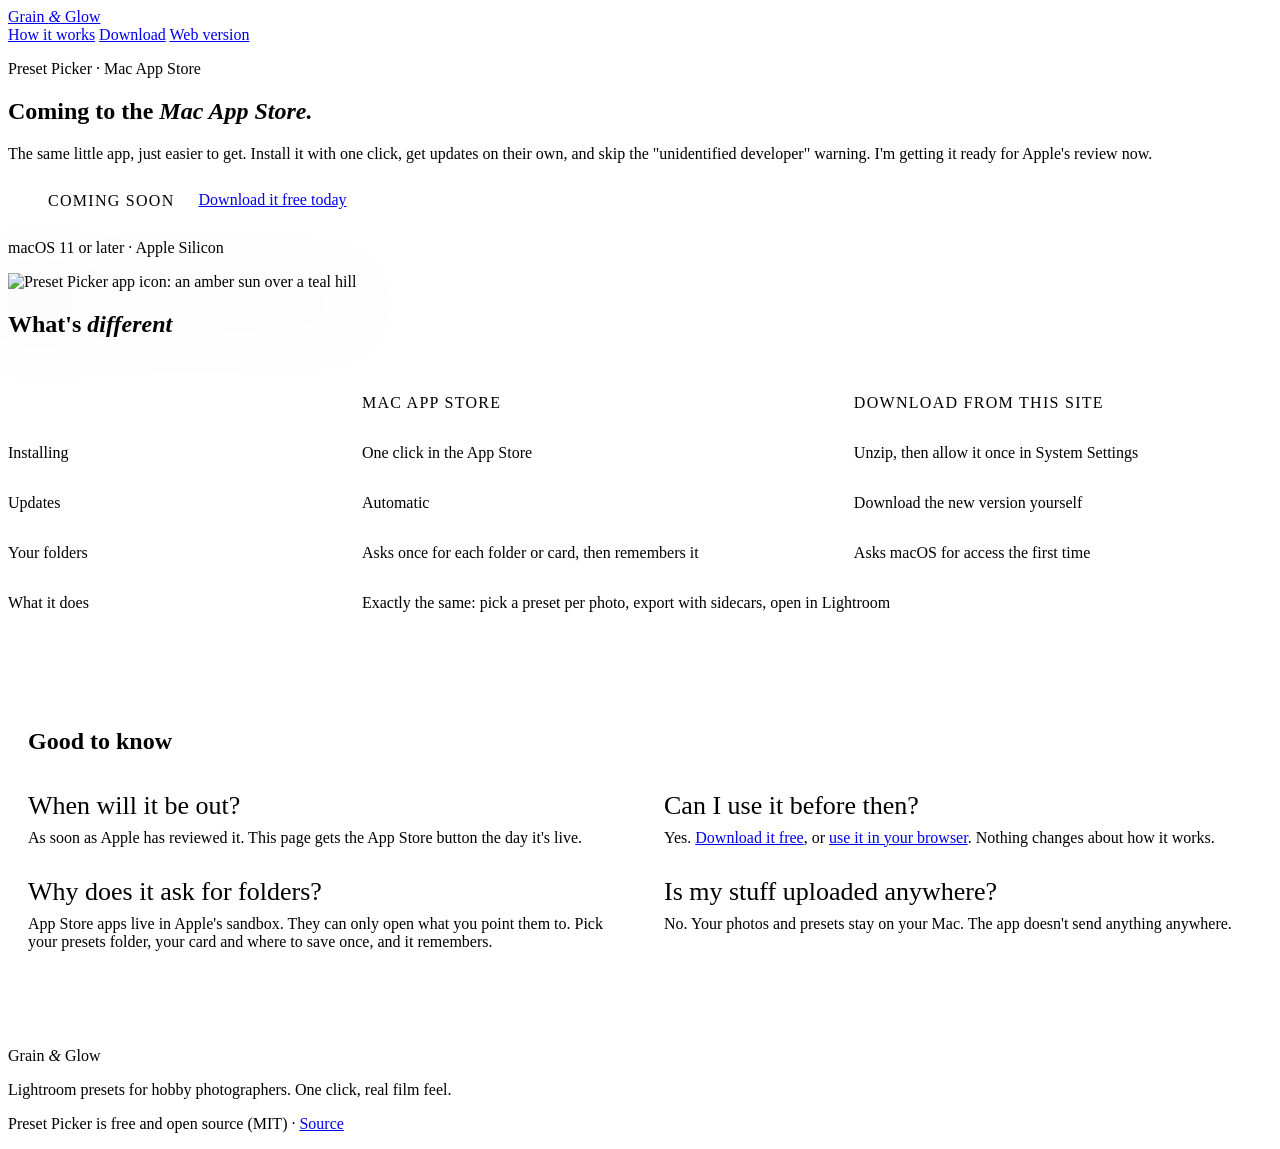
==== site/mac-app-store/index.html @ e262a0fb "Website: Mac App Store page (coming soon) linked from the main site Co-Authored-By: Claude Opus 5.5 " ====
<!doctype html>
<html lang="en">
<head>
<meta charset="utf-8">
<meta name="viewport" content="width=device-width,initial-scale=1">
<title>Preset Picker on the Mac App Store · Grain &amp; Glow</title>
<meta name="description" content="Preset Picker is coming to the Mac App Store: one-click install, automatic updates, no security warnings. Until then, download it free from Grain & Glow.">
<meta name="theme-color" content="#F3EDE2">
<link rel="icon" href="../favicon.png">
<link rel="preconnect" href="https://fonts.googleapis.com">
<link rel="preconnect" href="https://fonts.gstatic.com" crossorigin>
<link href="https://fonts.googleapis.com/css2?family=Instrument+Serif:ital@0;1&family=Inter:wght@400;500;600&family=JetBrains+Mono:wght@400;500&display=swap" rel="stylesheet">
<link rel="stylesheet" href="../style.css">
<style>
  .store-hero { grid-template-columns: 6fr 4fr; }
  .store-hero .icon { justify-self: center; width: min(320px, 70%); height: auto; filter: drop-shadow(0 22px 40px rgba(30,27,24,.28)); }
  .soon {
    display: inline-flex; align-items: center; gap: 12px; padding: 13px 20px; border-radius: 3px;
    border: 1px dashed var(--ink); font: 500 13px/1 var(--mono); letter-spacing: .08em; text-transform: uppercase;
  }
  .soon::before { content: ""; width: 8px; height: 8px; border-radius: 50%; background: var(--amber); }
  .compare-table { width: 100%; border-collapse: collapse; margin-top: 40px; font-size: 16px; }
  .compare-table th, .compare-table td { text-align: left; padding: 16px 12px 16px 0; border-top: 1px solid var(--rule); vertical-align: top; }
  .compare-table thead th { border-top: 2px solid var(--ink); font: 500 12px/1.4 var(--mono); letter-spacing: .08em; text-transform: uppercase; color: var(--muted); }
  .compare-table thead th.store { color: var(--rust); }
  .compare-table tbody th { font-weight: 500; width: 28%; }
  .compare-table td { color: var(--muted); }
  .store-faq { max-width: var(--wrap); margin: 0 auto; padding: 80px 20px; border-top: 1px solid var(--rule); }
  .store-faq dl { margin: 36px 0 0; display: grid; grid-template-columns: 1fr 1fr; gap: 30px 48px; }
  .store-faq dt { font-family: var(--serif); font-size: 26px; margin-bottom: 8px; }
  .store-faq dd { margin: 0; color: var(--muted); font-size: 16px; }
  @media (max-width: 880px) {
    .store-hero .icon { order: -1; width: 160px; justify-self: start; }
    .store-faq dl { grid-template-columns: 1fr; }
    .compare-table { font-size: 15px; }
    .compare-table tbody th { width: 34%; }
  }
</style>
</head>
<body>

<header class="top">
  <a class="wordmark" href="../">Grain <i>&amp;</i> Glow</a>
  <nav>
    <a href="../#how">How it works</a>
    <a href="../#download">Download</a>
    <a href="../app/">Web version</a>
  </nav>
</header>

<main>

  <section class="hero store-hero">
    <div class="hero-text">
      <p class="label">Preset Picker · Mac App Store</p>
      <h1>Coming to the <em>Mac App Store.</em></h1>
      <p class="lede">The same little app, just easier to get. Install it with one click, get updates on their own, and skip the "unidentified developer" warning. I'm getting it ready for Apple's review now.</p>
      <div class="actions">
        <span class="soon">Coming soon</span>
        <a class="btn ghost" href="../#download">Download it free today</a>
      </div>
      <p class="label muted">macOS 11 or later · Apple Silicon</p>
    </div>
    <img class="icon" src="../icon.png" width="512" height="512" alt="Preset Picker app icon: an amber sun over a teal hill">
  </section>

  <section class="how">
    <h2>What's <em>different</em></h2>
    <table class="compare-table">
      <thead>
        <tr><th></th><th class="store">Mac App Store</th><th>Download from this site</th></tr>
      </thead>
      <tbody>
        <tr><th>Installing</th><td>One click in the App Store</td><td>Unzip, then allow it once in System Settings</td></tr>
        <tr><th>Updates</th><td>Automatic</td><td>Download the new version yourself</td></tr>
        <tr><th>Your folders</th><td>Asks once for each folder or card, then remembers it</td><td>Asks macOS for access the first time</td></tr>
        <tr><th>What it does</th><td colspan="2">Exactly the same: pick a preset per photo, export with sidecars, open in Lightroom</td></tr>
      </tbody>
    </table>
  </section>

  <section class="store-faq">
    <h2>Good to know</h2>
    <dl>
      <div><dt>When will it be out?</dt><dd>As soon as Apple has reviewed it. This page gets the App Store button the day it's live.</dd></div>
      <div><dt>Can I use it before then?</dt><dd>Yes. <a class="textlink" href="../#download">Download it free</a>, or <a class="textlink" href="../app/">use it in your browser</a>. Nothing changes about how it works.</dd></div>
      <div><dt>Why does it ask for folders?</dt><dd>App Store apps live in Apple's sandbox. They can only open what you point them to. Pick your presets folder, your card and where to save once, and it remembers.</dd></div>
      <div><dt>Is my stuff uploaded anywhere?</dt><dd>No. Your photos and presets stay on your Mac. The app doesn't send anything anywhere.</dd></div>
    </dl>
  </section>

</main>

<footer class="foot">
  <p class="wordmark small">Grain <i>&amp;</i> Glow</p>
  <p>Lightroom presets for hobby photographers. One click, real film feel.</p>
  <p class="label muted">Preset Picker is free and open source (MIT) ·
    <a href="https://github.com/grainandglow/preset-picker" target="_blank" rel="noopener">Source</a></p>
</footer>

</body>
</html>
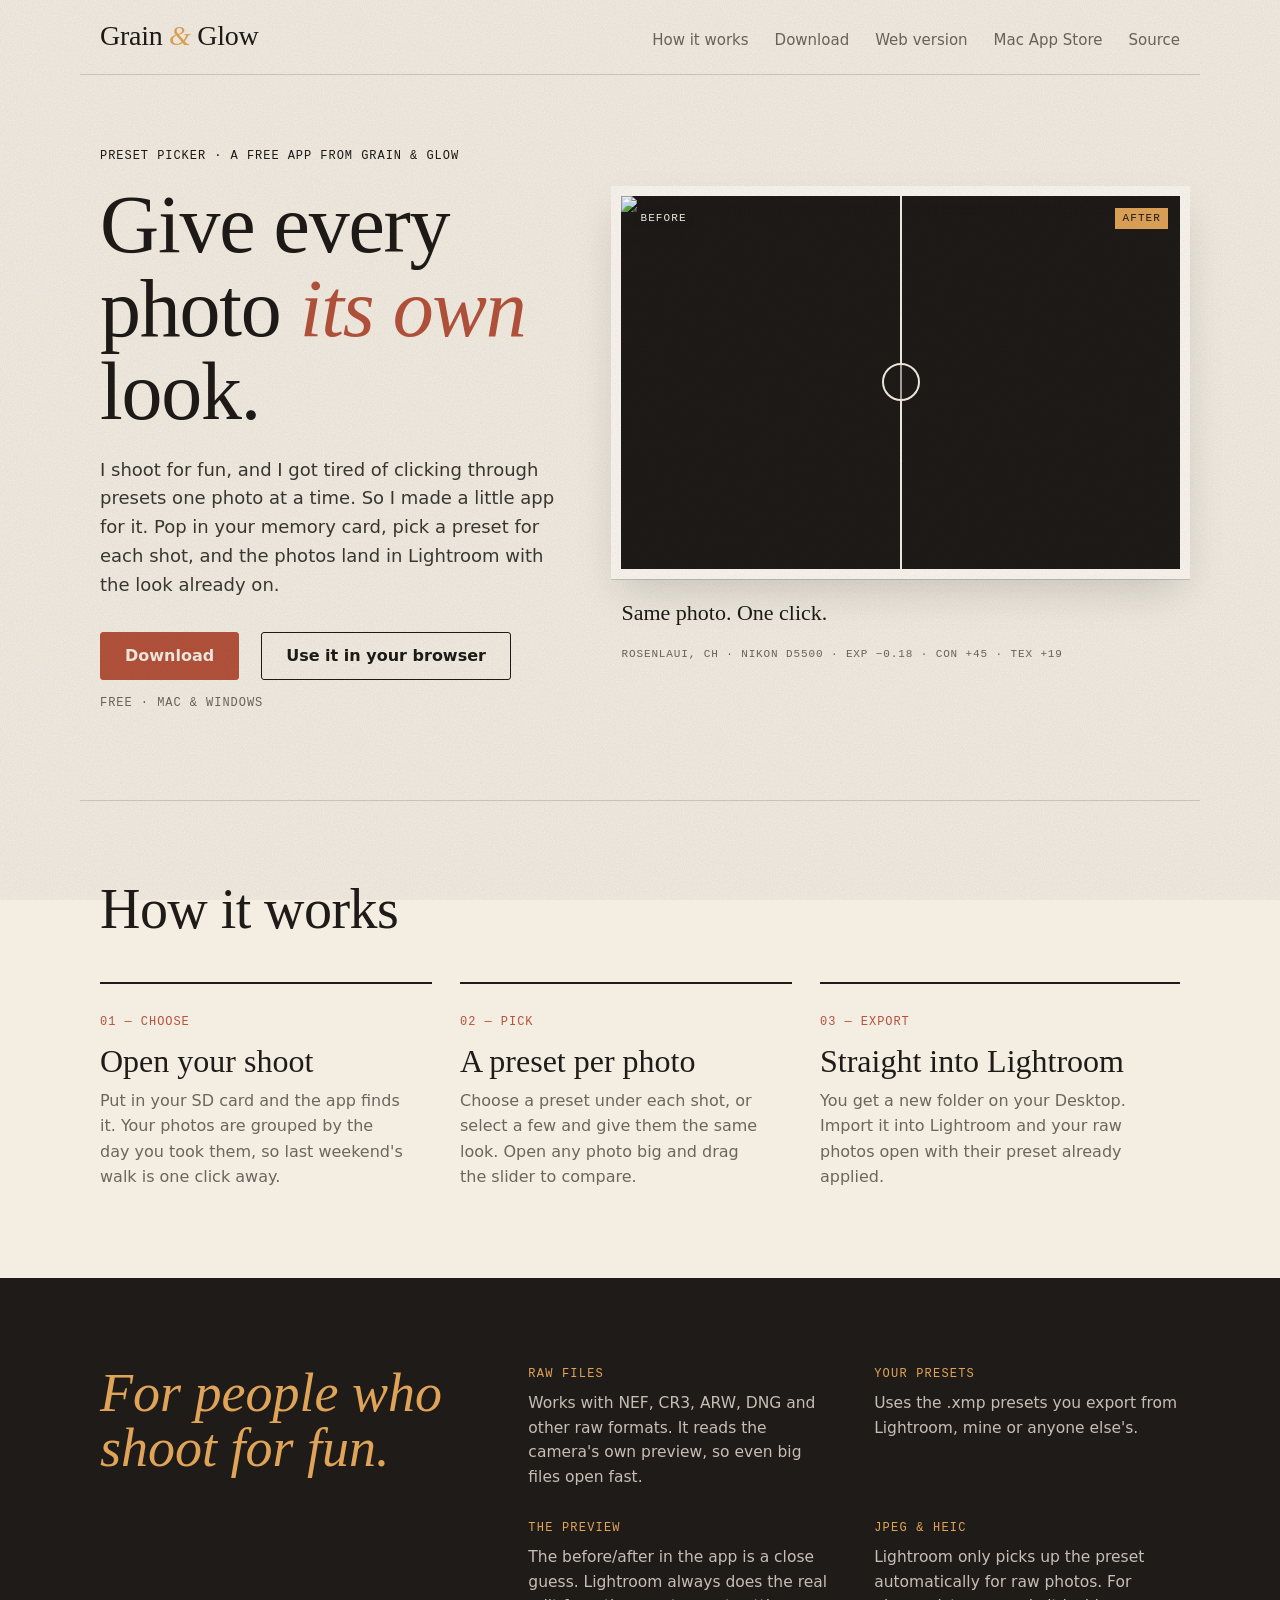
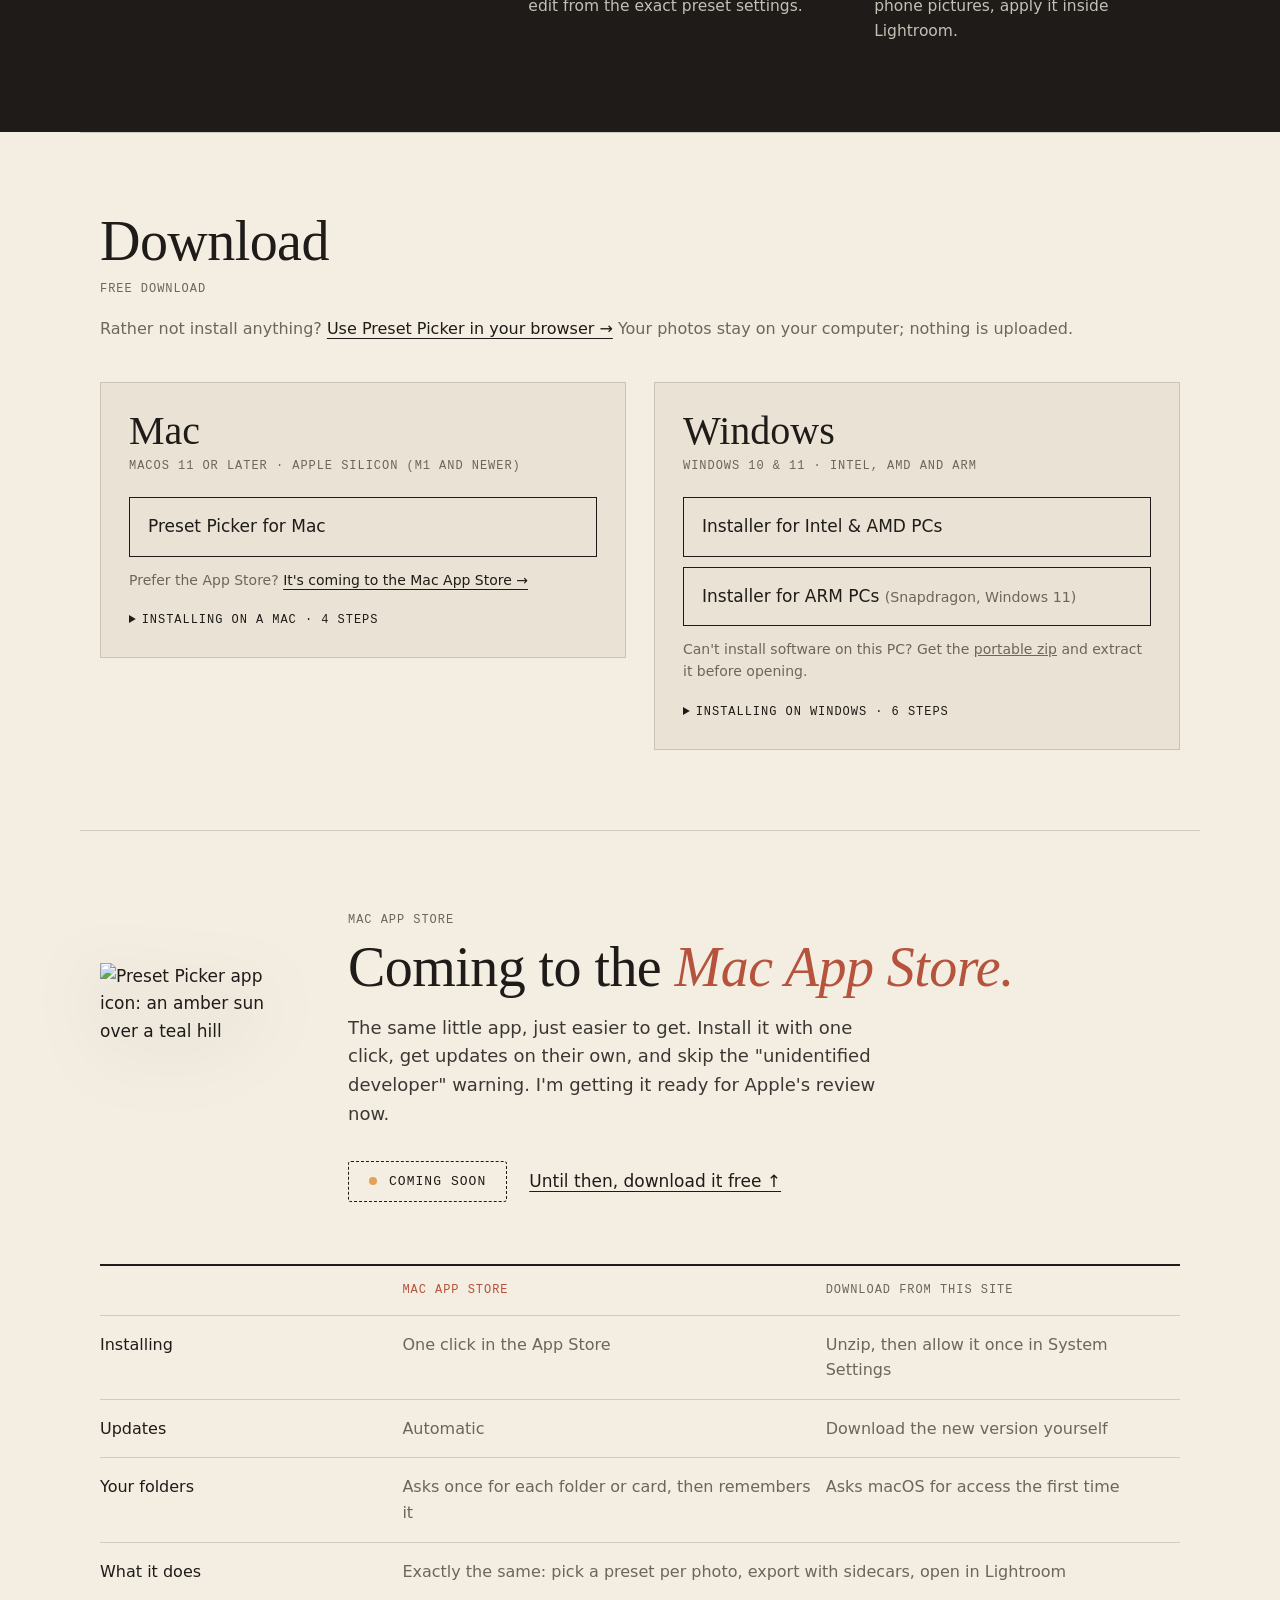
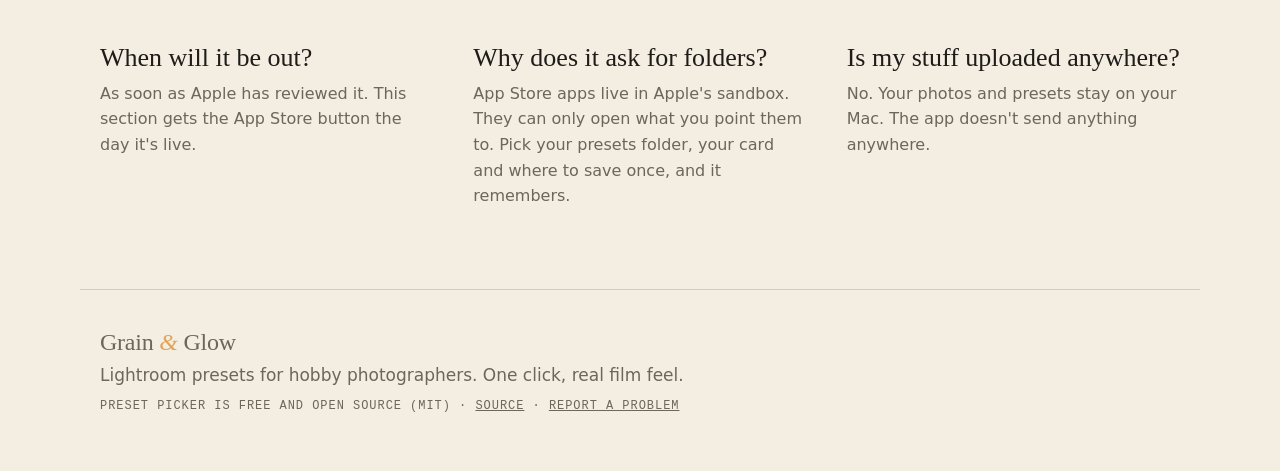
==== commit 601a2748: "Website: merge the Mac App Store page into the main page The old /mac-app-store/ address now redirec" ====
--- a/site/mac-app-store/index.html
+++ b/site/mac-app-store/index.html
@@ -4,99 +4,10 @@
 <meta charset="utf-8">
 <meta name="viewport" content="width=device-width,initial-scale=1">
 <title>Preset Picker on the Mac App Store · Grain &amp; Glow</title>
-<meta name="description" content="Preset Picker is coming to the Mac App Store: one-click install, automatic updates, no security warnings. Until then, download it free from Grain & Glow.">
-<meta name="theme-color" content="#F3EDE2">
-<link rel="icon" href="../favicon.png">
-<link rel="preconnect" href="https://fonts.googleapis.com">
-<link rel="preconnect" href="https://fonts.gstatic.com" crossorigin>
-<link href="https://fonts.googleapis.com/css2?family=Instrument+Serif:ital@0;1&family=Inter:wght@400;500;600&family=JetBrains+Mono:wght@400;500&display=swap" rel="stylesheet">
-<link rel="stylesheet" href="../style.css">
-<style>
-  .store-hero { grid-template-columns: 6fr 4fr; }
-  .store-hero .icon { justify-self: center; width: min(320px, 70%); height: auto; filter: drop-shadow(0 22px 40px rgba(30,27,24,.28)); }
-  .soon {
-    display: inline-flex; align-items: center; gap: 12px; padding: 13px 20px; border-radius: 3px;
-    border: 1px dashed var(--ink); font: 500 13px/1 var(--mono); letter-spacing: .08em; text-transform: uppercase;
-  }
-  .soon::before { content: ""; width: 8px; height: 8px; border-radius: 50%; background: var(--amber); }
-  .compare-table { width: 100%; border-collapse: collapse; margin-top: 40px; font-size: 16px; }
-  .compare-table th, .compare-table td { text-align: left; padding: 16px 12px 16px 0; border-top: 1px solid var(--rule); vertical-align: top; }
-  .compare-table thead th { border-top: 2px solid var(--ink); font: 500 12px/1.4 var(--mono); letter-spacing: .08em; text-transform: uppercase; color: var(--muted); }
-  .compare-table thead th.store { color: var(--rust); }
-  .compare-table tbody th { font-weight: 500; width: 28%; }
-  .compare-table td { color: var(--muted); }
-  .store-faq { max-width: var(--wrap); margin: 0 auto; padding: 80px 20px; border-top: 1px solid var(--rule); }
-  .store-faq dl { margin: 36px 0 0; display: grid; grid-template-columns: 1fr 1fr; gap: 30px 48px; }
-  .store-faq dt { font-family: var(--serif); font-size: 26px; margin-bottom: 8px; }
-  .store-faq dd { margin: 0; color: var(--muted); font-size: 16px; }
-  @media (max-width: 880px) {
-    .store-hero .icon { order: -1; width: 160px; justify-self: start; }
-    .store-faq dl { grid-template-columns: 1fr; }
-    .compare-table { font-size: 15px; }
-    .compare-table tbody th { width: 34%; }
-  }
-</style>
+<meta http-equiv="refresh" content="0; url=../#app-store">
+<link rel="canonical" href="https://grainandglow.github.io/preset-picker/#app-store">
+<script>location.replace("../#app-store")</script>
+<style>body{background:#1E1B18;color:#F3EDE2;font:16px/1.5 system-ui;display:grid;place-items:center;height:100vh;margin:0}a{color:#E0A458}</style>
 </head>
-<body>
-
-<header class="top">
-  <a class="wordmark" href="../">Grain <i>&amp;</i> Glow</a>
-  <nav>
-    <a href="../#how">How it works</a>
-    <a href="../#download">Download</a>
-    <a href="../app/">Web version</a>
-  </nav>
-</header>
-
-<main>
-
-  <section class="hero store-hero">
-    <div class="hero-text">
-      <p class="label">Preset Picker · Mac App Store</p>
-      <h1>Coming to the <em>Mac App Store.</em></h1>
-      <p class="lede">The same little app, just easier to get. Install it with one click, get updates on their own, and skip the "unidentified developer" warning. I'm getting it ready for Apple's review now.</p>
-      <div class="actions">
-        <span class="soon">Coming soon</span>
-        <a class="btn ghost" href="../#download">Download it free today</a>
-      </div>
-      <p class="label muted">macOS 11 or later · Apple Silicon</p>
-    </div>
-    <img class="icon" src="../icon.png" width="512" height="512" alt="Preset Picker app icon: an amber sun over a teal hill">
-  </section>
-
-  <section class="how">
-    <h2>What's <em>different</em></h2>
-    <table class="compare-table">
-      <thead>
-        <tr><th></th><th class="store">Mac App Store</th><th>Download from this site</th></tr>
-      </thead>
-      <tbody>
-        <tr><th>Installing</th><td>One click in the App Store</td><td>Unzip, then allow it once in System Settings</td></tr>
-        <tr><th>Updates</th><td>Automatic</td><td>Download the new version yourself</td></tr>
-        <tr><th>Your folders</th><td>Asks once for each folder or card, then remembers it</td><td>Asks macOS for access the first time</td></tr>
-        <tr><th>What it does</th><td colspan="2">Exactly the same: pick a preset per photo, export with sidecars, open in Lightroom</td></tr>
-      </tbody>
-    </table>
-  </section>
-
-  <section class="store-faq">
-    <h2>Good to know</h2>
-    <dl>
-      <div><dt>When will it be out?</dt><dd>As soon as Apple has reviewed it. This page gets the App Store button the day it's live.</dd></div>
-      <div><dt>Can I use it before then?</dt><dd>Yes. <a class="textlink" href="../#download">Download it free</a>, or <a class="textlink" href="../app/">use it in your browser</a>. Nothing changes about how it works.</dd></div>
-      <div><dt>Why does it ask for folders?</dt><dd>App Store apps live in Apple's sandbox. They can only open what you point them to. Pick your presets folder, your card and where to save once, and it remembers.</dd></div>
-      <div><dt>Is my stuff uploaded anywhere?</dt><dd>No. Your photos and presets stay on your Mac. The app doesn't send anything anywhere.</dd></div>
-    </dl>
-  </section>
-
-</main>
-
-<footer class="foot">
-  <p class="wordmark small">Grain <i>&amp;</i> Glow</p>
-  <p>Lightroom presets for hobby photographers. One click, real film feel.</p>
-  <p class="label muted">Preset Picker is free and open source (MIT) ·
-    <a href="https://github.com/grainandglow/preset-picker" target="_blank" rel="noopener">Source</a></p>
-</footer>
-
-</body>
+<body><p>This is now part of the main page: <a href="../#app-store">Preset Picker on the Mac App Store</a>.</p></body>
 </html>
